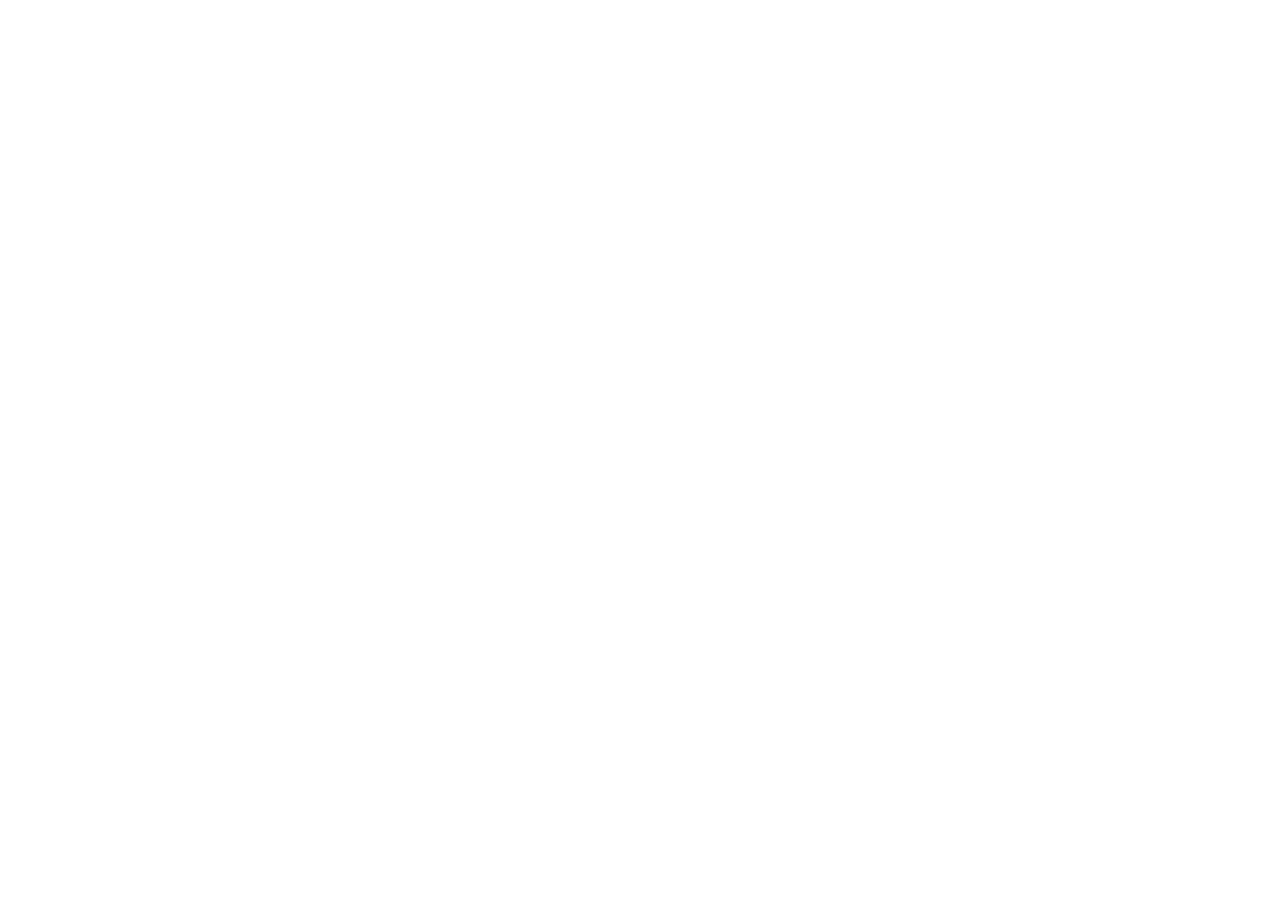
==== src/enigme.html @ fbbf6fd1 "I am beging the enigme page" ====
<!DOCTYPE html>
<html lang="en">
<head>
    <meta charset="UTF-8">
    <meta http-equiv="X-UA-Compatible" content="IE=edge">
    <meta name="viewport" content="width=device-width, initial-scale=1.0">
    
    <title>Enigme</title>
</head>
<body>
    
</body>
</html>
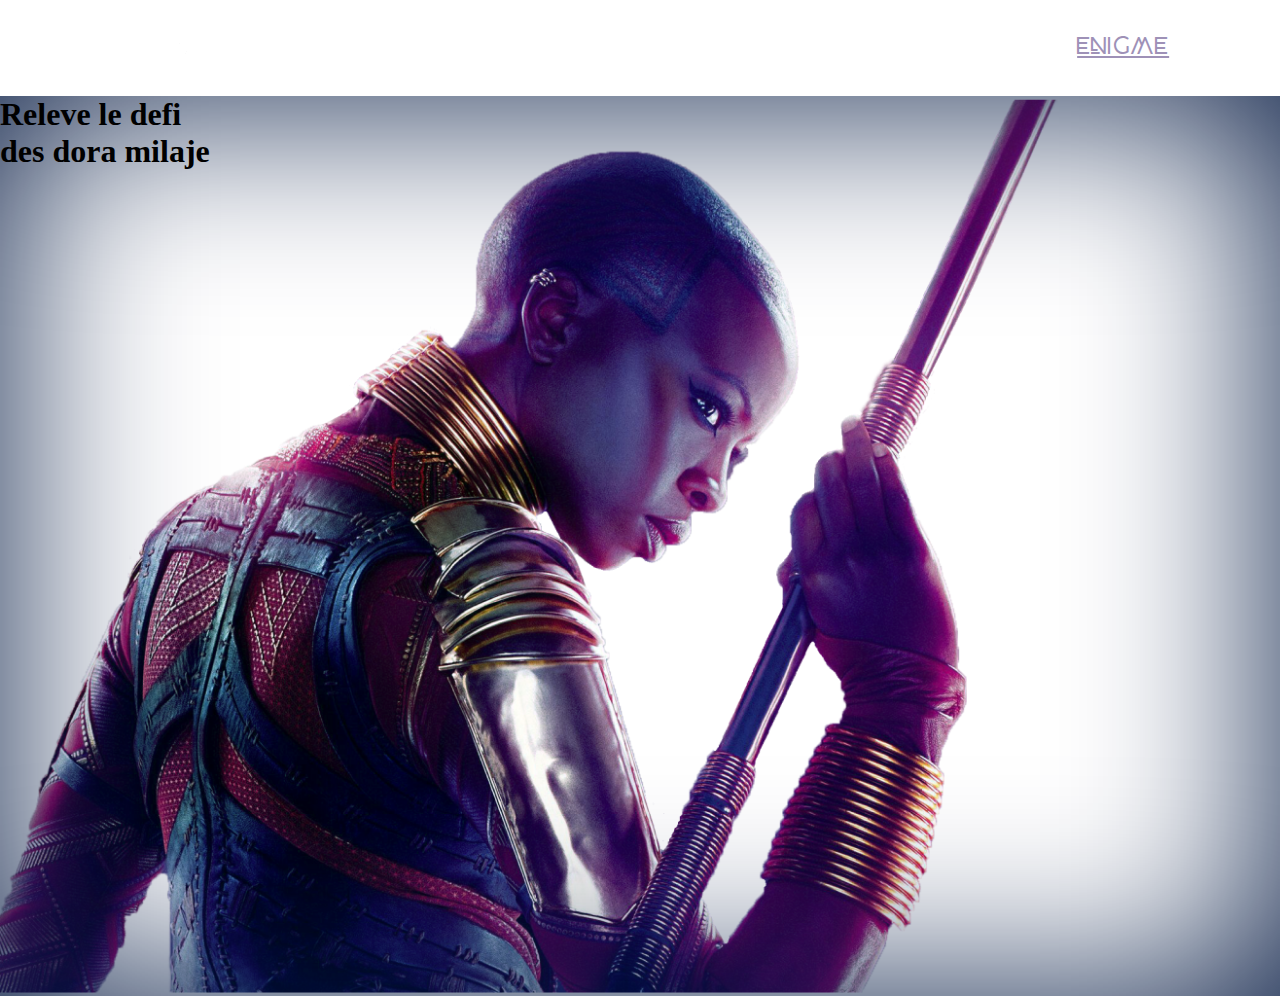
==== commit e2d1105a: "I working in the hero page" ====
--- a/src/enigme.html
+++ b/src/enigme.html
@@ -4,10 +4,33 @@
     <meta charset="UTF-8">
     <meta http-equiv="X-UA-Compatible" content="IE=edge">
     <meta name="viewport" content="width=device-width, initial-scale=1.0">
-    
+    <link rel="stylesheet" href="../Styles/enigme.css">
     <title>Enigme</title>
 </head>
 <body>
-    
+    <header>
+        <nav>
+            <div class="logos">
+                <img src="../IllustrationLogosEnigme/Logos/footer2.png" alt="logos">
+            </div>
+            <div class="liens">
+                <ul>
+                    <li><h2><a href="../index.html">Accueil</a></h2></li>
+                    <li><h2><a href="./wakanda.html">Wakanda</a></h2></li>
+                    <li><h2><a href="#">Enigme</a></h2></li>
+                </ul>
+            </div>
+        </nav>
+    </header>
+    <section class="head">
+        <section class="desc">
+            <article>
+                <h1>Releve le defi <br> des dora milaje</h1>
+            </article>
+            <section class="circle">
+
+            </section>
+        </section>
+    </section>
 </body>
 </html>--- a/Styles/enigme.css
+++ b/Styles/enigme.css
@@ -0,0 +1,105 @@
+@charset "UTF-8";
+@import url("https://fonts.googleapis.com/css2?family=Cantarell&display=swap");
+/*Les Codes couleurs*/
+/*Les Fonts*/
+/*l' ajout des fonts télécharger*/
+@font-face {
+  font-family: Panthera;
+  src: url(../IllustrationLogosEnigme/Fonts/PantheraRegular-MVZ9J.ttf);
+  font-weight: 400;
+}
+@font-face {
+  font-family: BEYNO;
+  src: url(../IllustrationLogosEnigme/Fonts/BEYNO.otf);
+  font-weight: 400;
+}
+@font-face {
+  font-family: Wakanda;
+  src: url(../IllustrationLogosEnigme/Fonts/WakandaForever-Regular.ttf);
+  font-weight: 400;
+}
+/*style base*/
+* {
+  box-sizing: border-box;
+  margin: 0;
+  padding: 0;
+}
+
+body {
+  background: url(../IllustrationLogosEnigme/Logos/arrière_plan.png) no-repeat center center/cover;
+}
+
+.head {
+  width: 100%;
+  height: 100vh;
+  box-shadow: inset 0 0 200px #021740;
+  background: url(../IllustrationLogosEnigme/Illustrations/Pantherenigme1.png) no-repeat left center/contain;
+}
+
+/*header styles*/
+header nav {
+  display: flex;
+  width: 100%;
+  height: 6rem;
+  justify-content: space-between;
+}
+
+header nav .logos {
+  width: 12%;
+  height: inherit;
+  margin: 0 140px;
+  display: flex;
+  place-items: center;
+}
+
+header nav .liens {
+  width: 30%;
+  height: inherit;
+  margin: 0 100px;
+}
+
+header nav .liens ul {
+  display: flex;
+  align-items: center;
+  justify-content: space-around;
+  list-style: none;
+  width: 100%;
+  height: inherit;
+}
+
+header nav .liens ul li:nth-child(3) h2 a {
+  text-decoration: underline;
+  color: #9E91B7;
+}
+
+header nav .liens ul li h2 {
+  font-family: BEYNO;
+  font-size: 24px;
+  font-weight: 400;
+}
+
+header nav .liens ul li h2 a {
+  text-decoration: none;
+  color: #FFFFFF;
+}
+
+@media screen and (max-width: 768px) {
+  header nav {
+    flex-direction: column;
+    height: 28rem;
+    justify-content: center;
+    align-items: center;
+  }
+  header nav .logos {
+    margin: 0;
+  }
+  header nav .liens {
+    margin: 0;
+  }
+  header nav .liens ul {
+    flex-direction: column;
+    height: 12rem;
+  }
+}
+
+/*# sourceMappingURL=enigme.css.map */
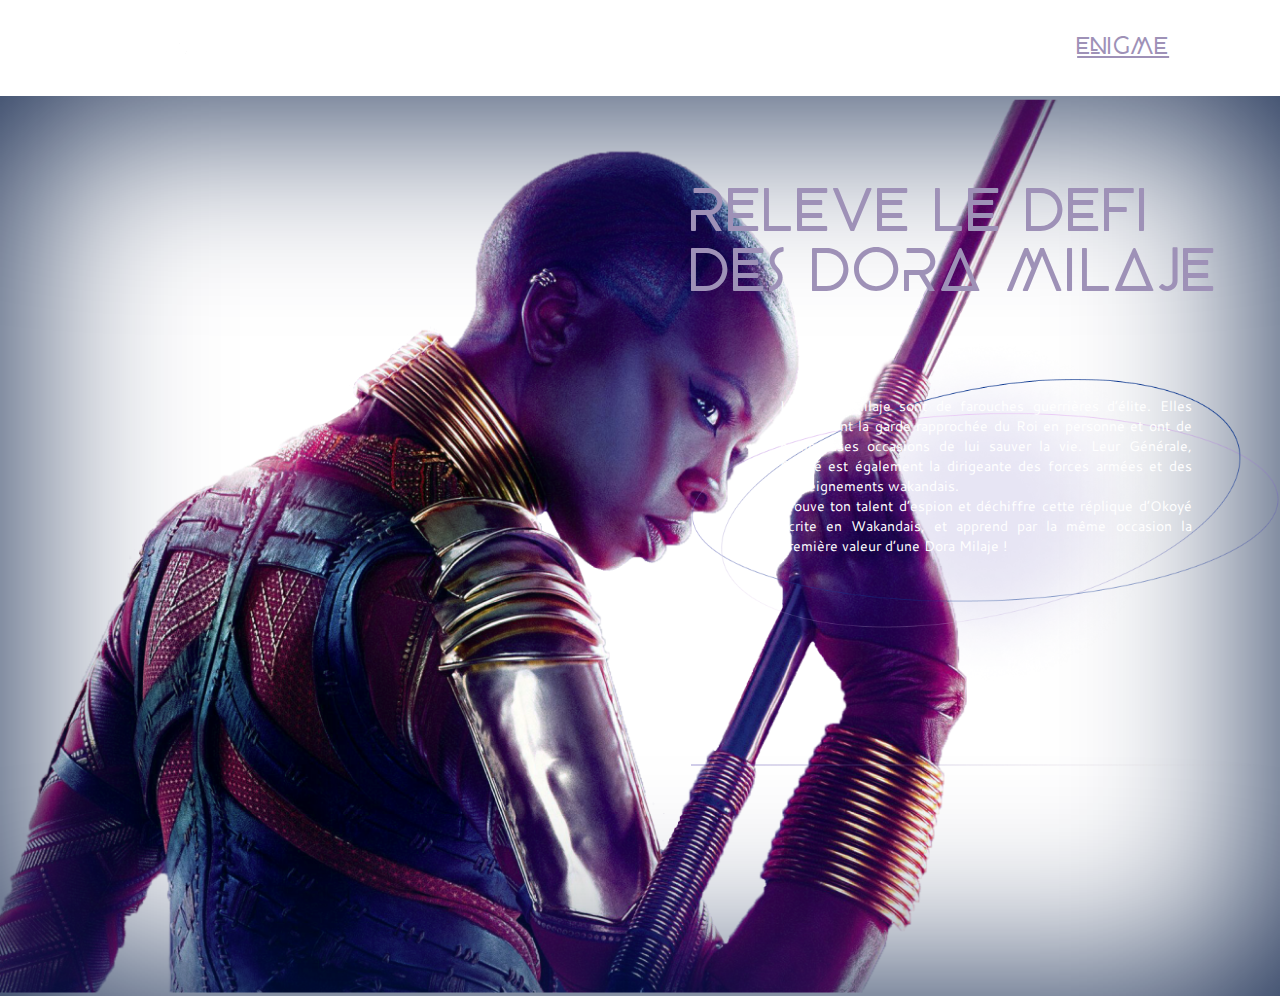
==== commit 504161ec: "I have done the hero page" ====
--- a/src/enigme.html
+++ b/src/enigme.html
@@ -22,15 +22,29 @@
             </div>
         </nav>
     </header>
-    <section class="head">
-        <section class="desc">
-            <article>
-                <h1>Releve le defi <br> des dora milaje</h1>
-            </article>
-            <section class="circle">
-
+    <main>
+        <section class="head">
+            <section class="desc">
+                <article>
+                    <h1>Releve le defi <br> des dora milaje</h1>
+                </article>
+                <section class="circle">
+                    <article>
+                        <p>
+                            Les Dora Milaje sont de farouches guerrières d’élite. Elles constituent la garde 
+                            rapprochée du Roi en personne et ont de nombreuses occasions de lui sauver la 
+                            vie. Leur Générale, Okoyé est également la dirigeante des forces armées et des 
+                            renseignements wakandais. 
+                        </p>
+                        <p>
+                            Prouve ton talent d’espion et déchiffre cette réplique d’Okoyé écrite en Wakandais, 
+                            et apprend par la même occasion la première valeur d’une Dora Milaje !
+                        </p>
+                    </article>
+                </section>
+                <section class="line-picture"></section>
             </section>
         </section>
-    </section>
+    </main>
 </body>
 </html>--- a/Styles/enigme.css
+++ b/Styles/enigme.css
@@ -27,13 +27,6 @@
 
 body {
   background: url(../IllustrationLogosEnigme/Logos/arrière_plan.png) no-repeat center center/cover;
-}
-
-.head {
-  width: 100%;
-  height: 100vh;
-  box-shadow: inset 0 0 200px #021740;
-  background: url(../IllustrationLogosEnigme/Illustrations/Pantherenigme1.png) no-repeat left center/contain;
 }
 
 /*header styles*/
@@ -83,6 +76,61 @@
   color: #FFFFFF;
 }
 
+main {
+  width: 100%;
+  background: url(../IllustrationLogosEnigme/Logos/arrière_plan.png) no-repeat center center/cover;
+}
+
+.head {
+  width: 100%;
+  height: 100vh;
+  display: flex;
+  justify-content: flex-end;
+  align-items: center;
+  box-shadow: inset 0 0 200px #021740;
+  background: url(../IllustrationLogosEnigme/Illustrations/Pantherenigme1.png) no-repeat left center/contain;
+}
+
+.head .desc {
+  width: 46%;
+  height: 80vh;
+}
+
+.head .desc article h1 {
+  font-family: BEYNO;
+  font-size: 60px;
+  font-weight: 400;
+  color: #9E91B7;
+}
+
+.head .desc .circle {
+  width: 100%;
+  height: 46vh;
+  display: grid;
+  align-items: center;
+  justify-items: center;
+  background: url(../IllustrationLogosEnigme/Illustrations/Pantherenigme2.png) no-repeat center center/contain;
+}
+
+.head .desc .circle article {
+  width: 70%;
+  height: 26vh;
+}
+
+.head .desc .circle article p {
+  font-family: "Cantarell", sans-serif;
+  font-size: 14px;
+  font-weight: 400;
+  color: #FFFFFF;
+  text-align: justify;
+}
+
+.head .desc .line-picture {
+  width: 100%;
+  height: 10vh;
+  background: url(../IllustrationLogosEnigme/Illustrations/Pantherenigme3.png) no-repeat center center/contain;
+}
+
 @media screen and (max-width: 768px) {
   header nav {
     flex-direction: column;
@@ -100,6 +148,29 @@
     flex-direction: column;
     height: 12rem;
   }
+  main {
+    height: 250vh;
+  }
+  .head {
+    justify-content: flex-end;
+    align-items: flex-start;
+    position: relative;
+  }
+  .head .desc {
+    width: 100%;
+    height: 90vh;
+    position: absolute;
+    top: 100%;
+    left: 0%;
+  }
+  .head .desc article h1 {
+    font-size: 24px;
+    margin: 1em;
+  }
+  .head .desc .circle article {
+    margin: 0;
+    width: 90%;
+  }
 }
 
 /*# sourceMappingURL=enigme.css.map */
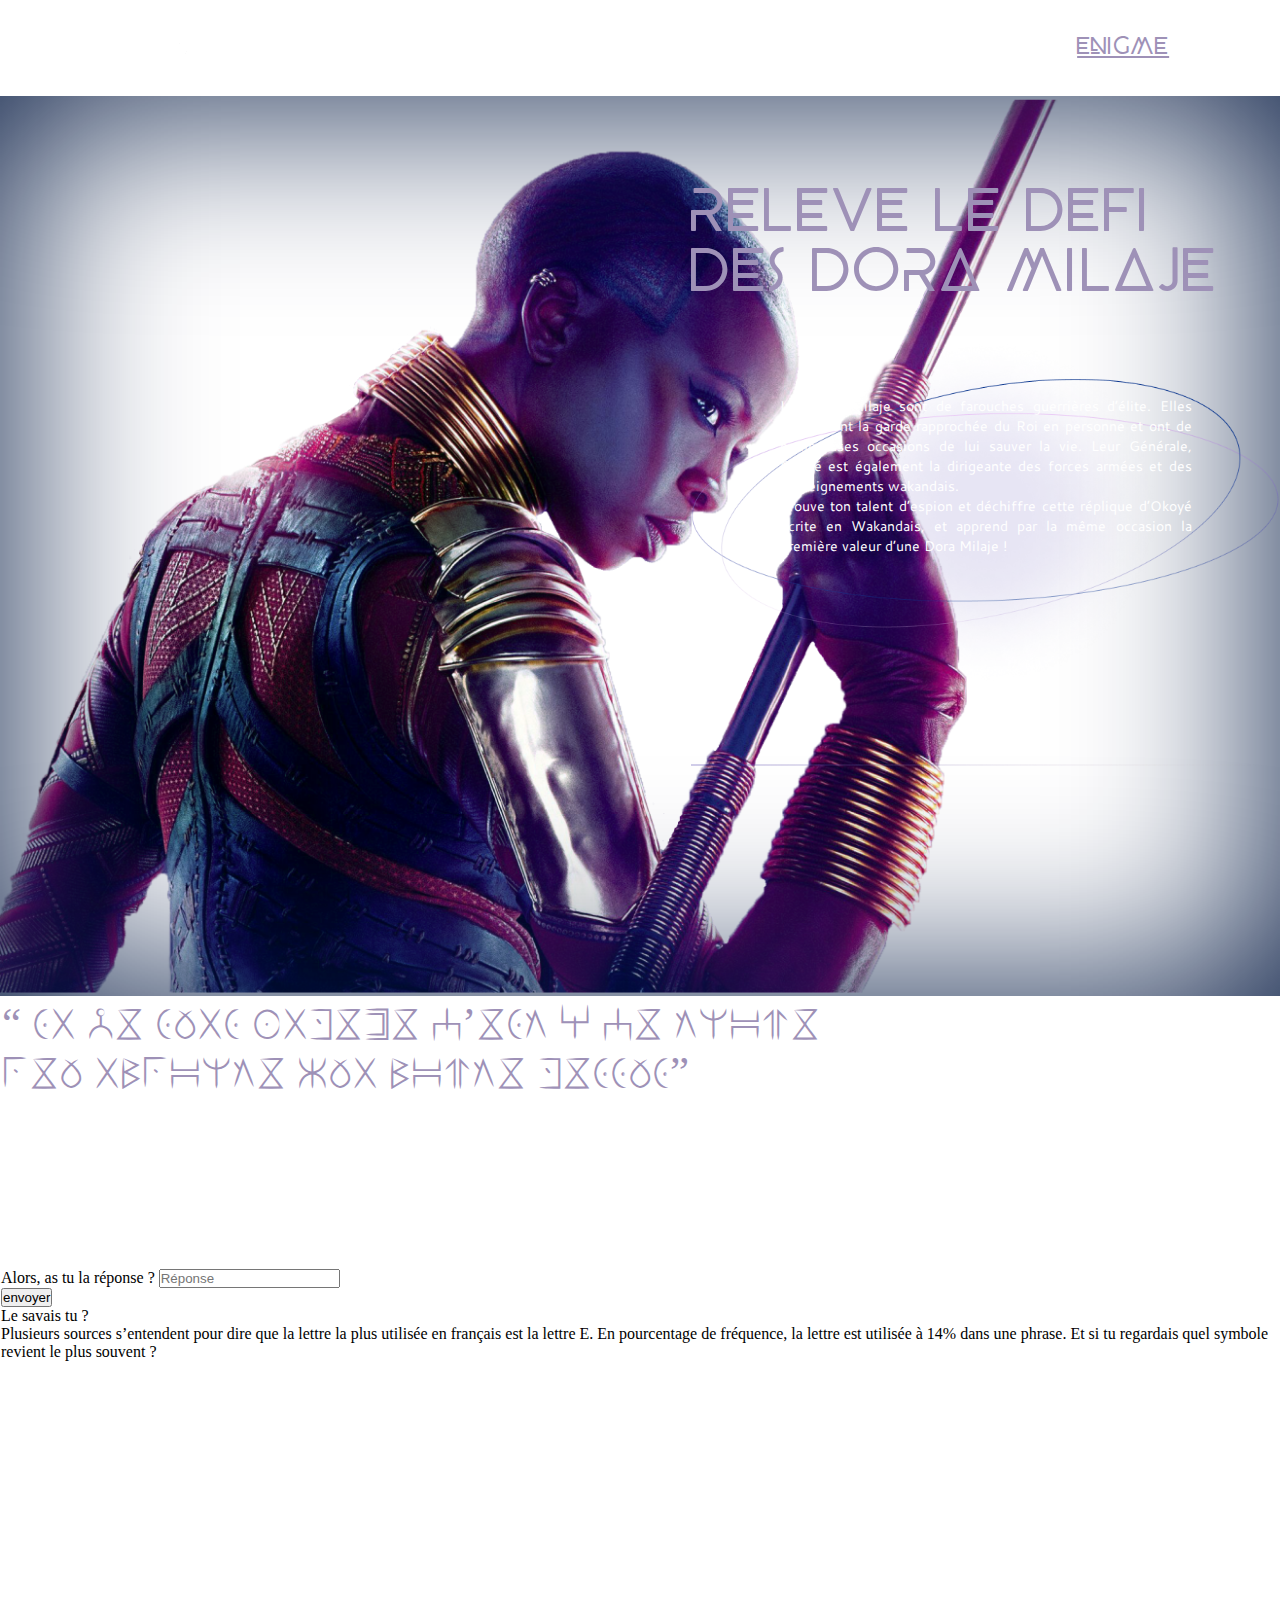
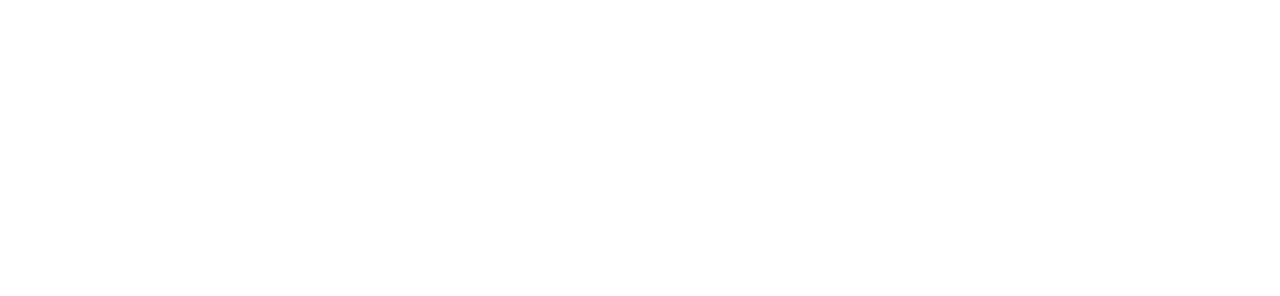
==== commit aef0484d: "Doing the article description" ====
--- a/src/enigme.html
+++ b/src/enigme.html
@@ -45,6 +45,38 @@
                 <section class="line-picture"></section>
             </section>
         </section>
+        <section class="more-desc">
+            <article class="first">
+                <h2>“ SI JE SUIS FIDELE C’EST A CE TRONE <br> PEU IMPORTE QUI MONTE DESSUS”</h2>
+            </article>
+            <article class="second">
+                <p>
+                    Voici la transicription de l’alphabet :
+                </p>
+                <p> 
+                    A = <span> A </span>; B = <span> b </span>; C = <span> c </span>; D = <span> d </span>; E = <span> e </span>; F = <span> f </span>; G = <span> g </span>; H = <span> h </span>; I = <span> i </span>; J = <span> j </span>; <br> K = <span> k </span>; L = <span> l </span>; M = <span> m </span>; N = <span> n </span>; O = <span> o </span>; P = <span> p </span>; Q = <span> q </span>; R = <span> r </span>; S = <span> s </span>; T = <span> t </span>; <br> U = <span> u </span>; W = <span> w </span>; X = <span> x </span>; Y = <span> y </span>; Z = <span> z </span> 
+                </p>
+            </article>
+            <form action="">
+                <div>
+                    <label for="respond">Alors, as tu la réponse ?</label>
+                    <input type="text" id="respond" placeholder="Réponse">
+                </div>
+                <div class="bouton">
+                    <button type="submit">envoyer</button>
+                </div>
+            </form>
+            <section class="circle-pic">
+                <article>
+                    <p>Le savais tu ? </p>
+                    <p>
+                        Plusieurs sources s’entendent pour dire que la lettre la plus utilisée en français est 
+                        la lettre E. En pourcentage de fréquence, la lettre est utilisée à 14% dans une 
+                        phrase. Et si tu regardais quel symbole revient le plus souvent ? 
+                    </p>
+                </article>
+            </section>
+        </section>
     </main>
 </body>
 </html>--- a/Styles/enigme.css
+++ b/Styles/enigme.css
@@ -131,6 +131,38 @@
   background: url(../IllustrationLogosEnigme/Illustrations/Pantherenigme3.png) no-repeat center center/contain;
 }
 
+.more-desc {
+  width: 100%;
+  height: 100vh;
+  border: 1px solid #FFFFFF;
+  position: relative;
+}
+
+.more-desc .first {
+  border: 1px solid #FFFFFF;
+  width: 100%;
+  height: 20vh;
+}
+
+.more-desc .first h2 {
+  font-family: Wakanda;
+  font-size: 43px;
+  color: #9E91B7;
+  font-weight: 400;
+}
+
+.more-desc .second p {
+  font-family: "Cantarell", sans-serif;
+  font-size: 16px;
+  color: #FFFFFF;
+  font-weight: 400;
+}
+
+.more-desc .second p span {
+  font-family: Wakanda;
+  text-transform: uppercase;
+}
+
 @media screen and (max-width: 768px) {
   header nav {
     flex-direction: column;
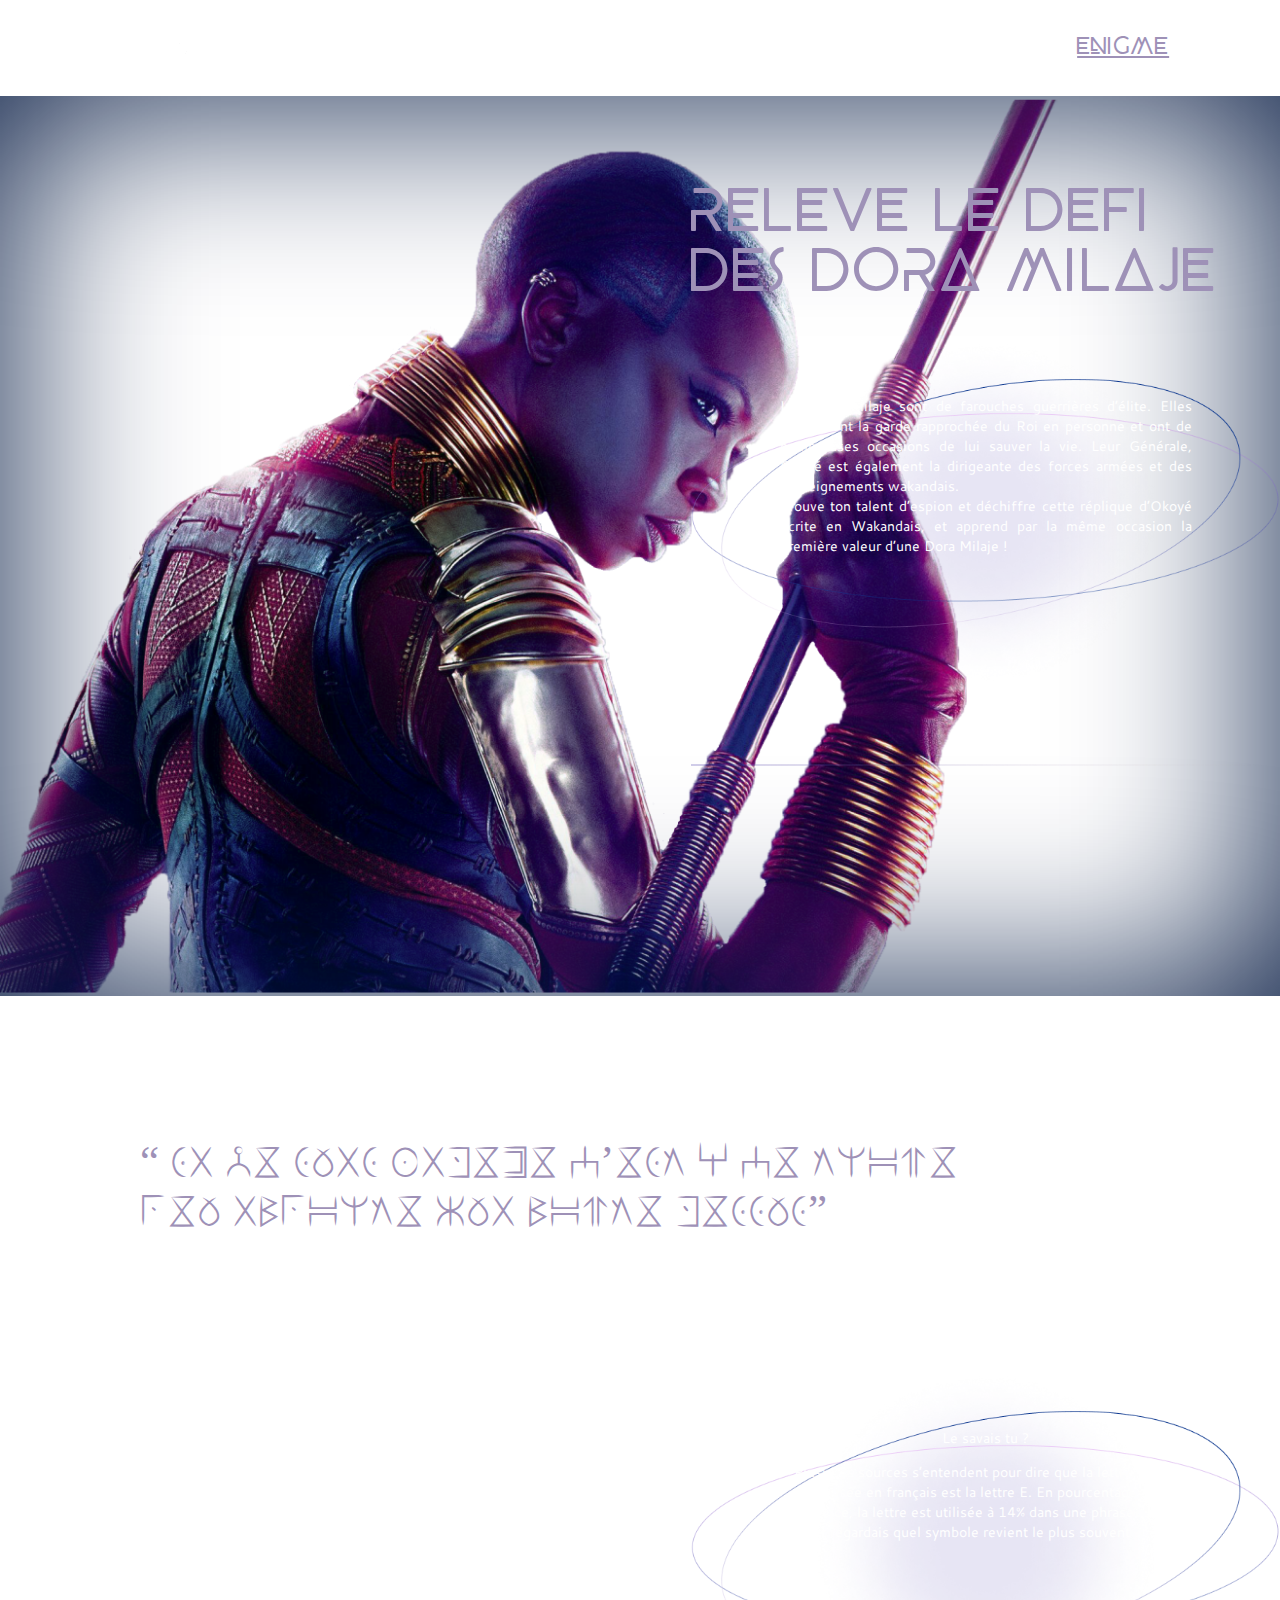
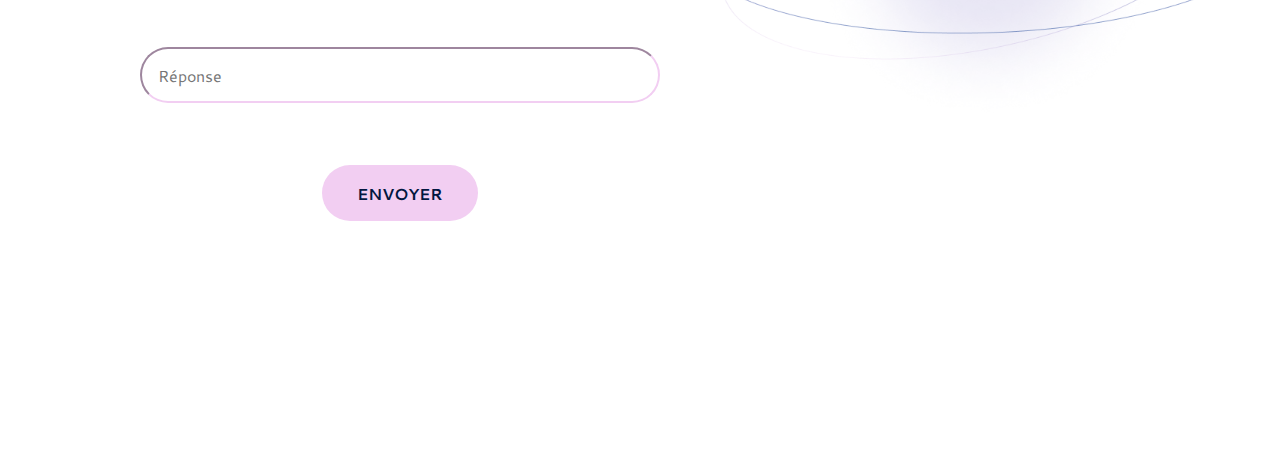
==== commit f6dd4758: "I have done the description" ====
--- a/src/enigme.html
+++ b/src/enigme.html
@@ -1,5 +1,5 @@
 <!DOCTYPE html>
-<html lang="en">
+<html lang="fr">
 <head>
     <meta charset="UTF-8">
     <meta http-equiv="X-UA-Compatible" content="IE=edge">
@@ -50,10 +50,10 @@
                 <h2>“ SI JE SUIS FIDELE C’EST A CE TRONE <br> PEU IMPORTE QUI MONTE DESSUS”</h2>
             </article>
             <article class="second">
-                <p>
+                <p class="para-first">
                     Voici la transicription de l’alphabet :
                 </p>
-                <p> 
+                <p class="para-second"> 
                     A = <span> A </span>; B = <span> b </span>; C = <span> c </span>; D = <span> d </span>; E = <span> e </span>; F = <span> f </span>; G = <span> g </span>; H = <span> h </span>; I = <span> i </span>; J = <span> j </span>; <br> K = <span> k </span>; L = <span> l </span>; M = <span> m </span>; N = <span> n </span>; O = <span> o </span>; P = <span> p </span>; Q = <span> q </span>; R = <span> r </span>; S = <span> s </span>; T = <span> t </span>; <br> U = <span> u </span>; W = <span> w </span>; X = <span> x </span>; Y = <span> y </span>; Z = <span> z </span> 
                 </p>
             </article>
@@ -69,7 +69,7 @@
             <section class="circle-pic">
                 <article>
                     <p>Le savais tu ? </p>
-                    <p>
+                    <p class="two">
                         Plusieurs sources s’entendent pour dire que la lettre la plus utilisée en français est 
                         la lettre E. En pourcentage de fréquence, la lettre est utilisée à 14% dans une 
                         phrase. Et si tu regardais quel symbole revient le plus souvent ? 
--- a/Styles/enigme.css
+++ b/Styles/enigme.css
@@ -133,15 +133,16 @@
 
 .more-desc {
   width: 100%;
-  height: 100vh;
-  border: 1px solid #FFFFFF;
+  height: 120vh;
   position: relative;
+  display: grid;
+  align-content: center;
 }
 
 .more-desc .first {
-  border: 1px solid #FFFFFF;
   width: 100%;
   height: 20vh;
+  padding-left: 140px;
 }
 
 .more-desc .first h2 {
@@ -151,6 +152,13 @@
   font-weight: 400;
 }
 
+.more-desc .second {
+  margin: 2.5em 0;
+  padding-left: 140px;
+  width: 100%;
+  height: 20vh;
+}
+
 .more-desc .second p {
   font-family: "Cantarell", sans-serif;
   font-size: 16px;
@@ -158,9 +166,99 @@
   font-weight: 400;
 }
 
-.more-desc .second p span {
+.more-desc .second p.para-second {
+  margin: 1.5em 0;
+}
+
+.more-desc .second p.para-second span {
   font-family: Wakanda;
   text-transform: uppercase;
+}
+
+.more-desc form {
+  width: 100%;
+  height: 40vh;
+  padding-left: 140px;
+}
+
+.more-desc form div {
+  width: 520px;
+  display: flex;
+  flex-direction: column;
+}
+
+.more-desc form div label {
+  font-family: "Cantarell", sans-serif;
+  font-size: 16px;
+  color: #FFFFFF;
+  font-weight: 400;
+  margin: 1.5em 0;
+}
+
+.more-desc form div input[type=text] {
+  width: 100%;
+  height: 56px;
+  border-radius: 38px;
+  background-color: transparent;
+  font-family: "Cantarell", sans-serif;
+  font-size: 16px;
+  color: #F2CEF2;
+  font-weight: 400;
+  text-indent: 1em;
+  border-color: #F2CEF2;
+  outline: none;
+}
+
+.more-desc form .bouton {
+  width: 520px;
+  height: 20vh;
+  display: flex;
+  align-items: center;
+  justify-content: center;
+}
+
+.more-desc form .bouton button {
+  width: 30%;
+  height: 56px;
+  border-radius: 38px;
+  border: none;
+  outline: none;
+  background-color: #F2CEF2;
+  color: #021740;
+  font-family: "Cantarell", sans-serif;
+  font-size: 16px;
+  font-weight: 600;
+  text-transform: uppercase;
+  cursor: pointer;
+}
+
+.more-desc .circle-pic {
+  width: 46%;
+  height: 50vh;
+  position: absolute;
+  top: 30%;
+  right: 0%;
+  display: grid;
+  align-items: center;
+  justify-items: center;
+  background: url(../IllustrationLogosEnigme/Illustrations/Pantherenigme2.png) no-repeat center center/contain;
+}
+
+.more-desc .circle-pic article {
+  width: 70%;
+  height: 26vh;
+}
+
+.more-desc .circle-pic article p {
+  font-family: "Cantarell", sans-serif;
+  font-size: 14px;
+  font-weight: 400;
+  color: #FFFFFF;
+  text-align: center;
+}
+
+.more-desc .circle-pic article .two {
+  margin: 1em 0;
 }
 
 @media screen and (max-width: 768px) {
@@ -181,7 +279,7 @@
     height: 12rem;
   }
   main {
-    height: 250vh;
+    height: 450vh;
   }
   .head {
     justify-content: flex-end;
@@ -203,6 +301,47 @@
     margin: 0;
     width: 90%;
   }
+  .more-desc {
+    width: 100%;
+    height: 300vh;
+  }
+  .more-desc .first {
+    padding: 1em;
+  }
+  .more-desc .first h2 {
+    font-size: 24px;
+  }
+  .more-desc form div {
+    width: 100%;
+  }
+  .more-desc form div label {
+    font-size: 14px;
+  }
+  .more-desc form div input[type=text] {
+    font-size: 14px;
+  }
+  .more-desc form .bouton {
+    width: 100%;
+  }
+  .more-desc form .bouton button {
+    font-size: 14px;
+  }
+  .more-desc .second {
+    padding: 1em;
+    height: 30vh;
+  }
+  .more-desc form {
+    padding: 1em;
+  }
+  .more-desc .circle-pic {
+    position: relative;
+  }
+  .more-desc .second p {
+    font-size: 14px;
+  }
+  .more-desc .circle-pic {
+    width: 100%;
+  }
 }
 
 /*# sourceMappingURL=enigme.css.map */
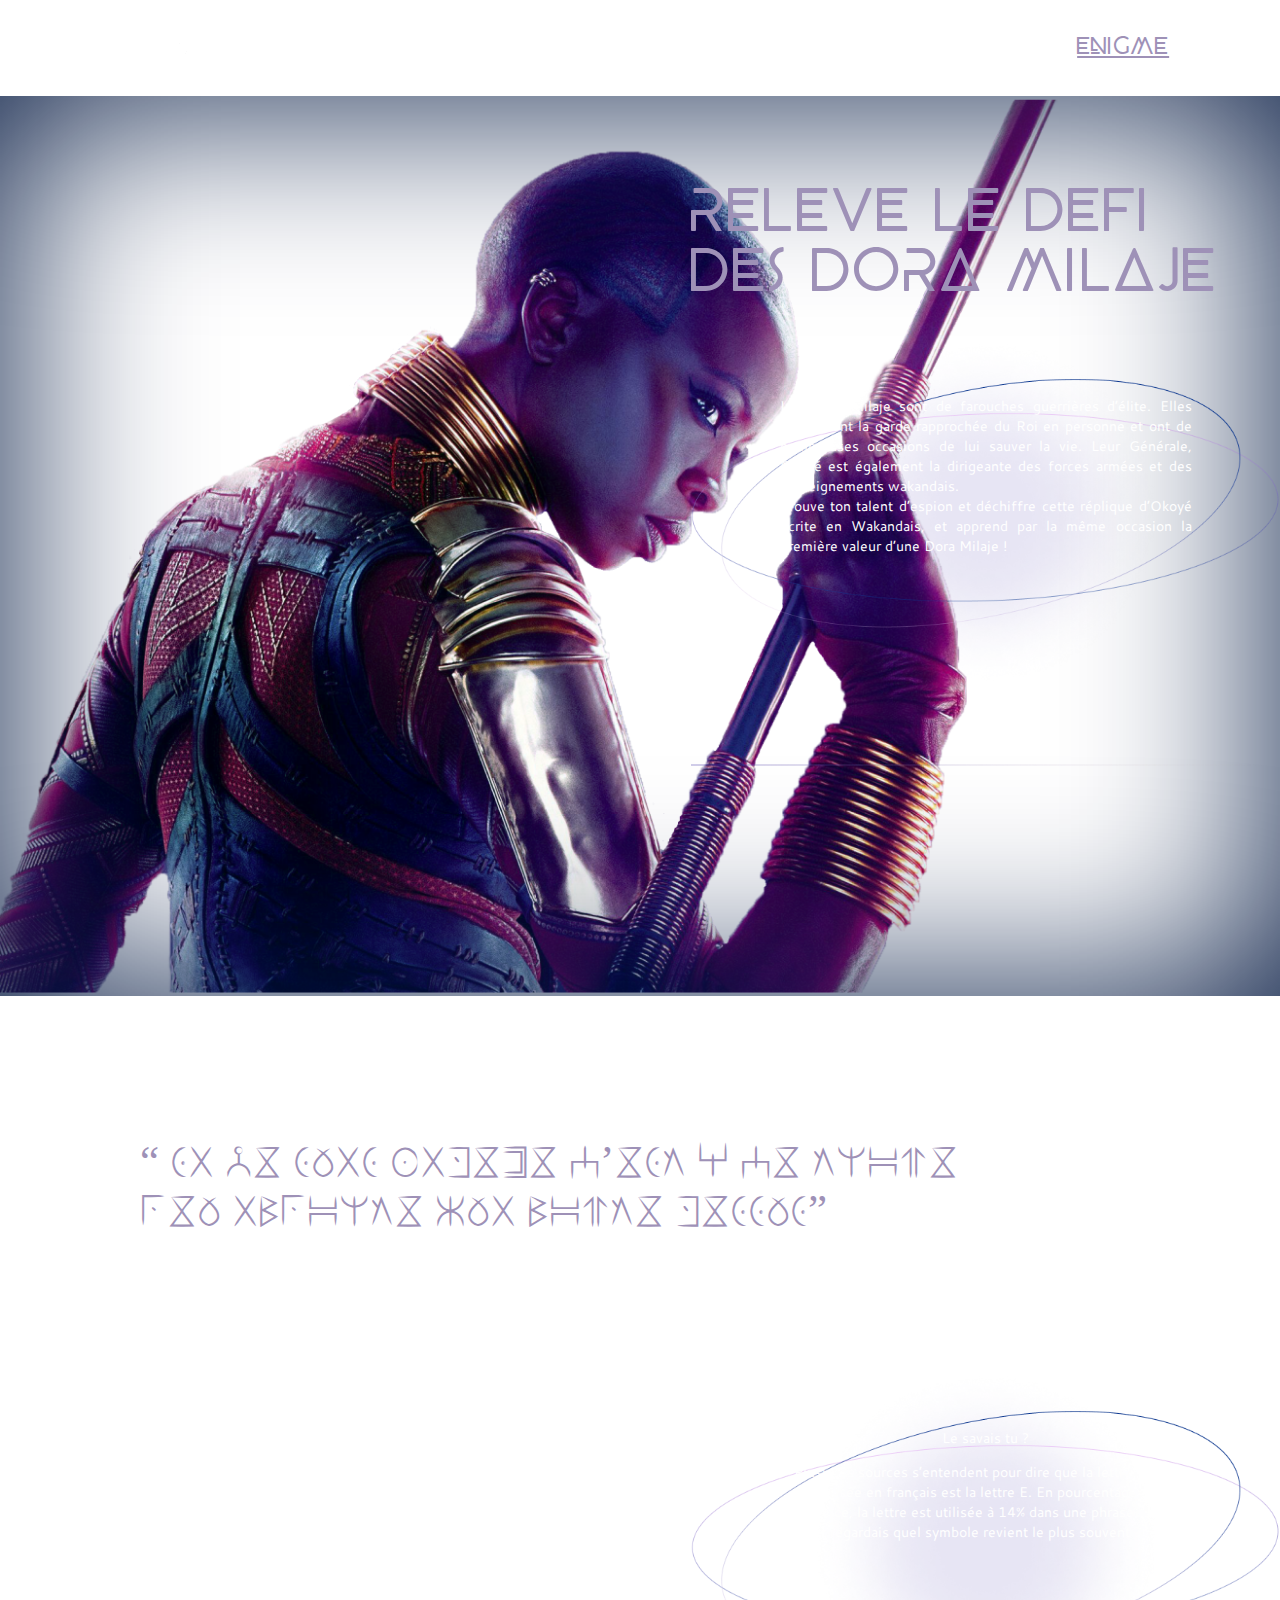
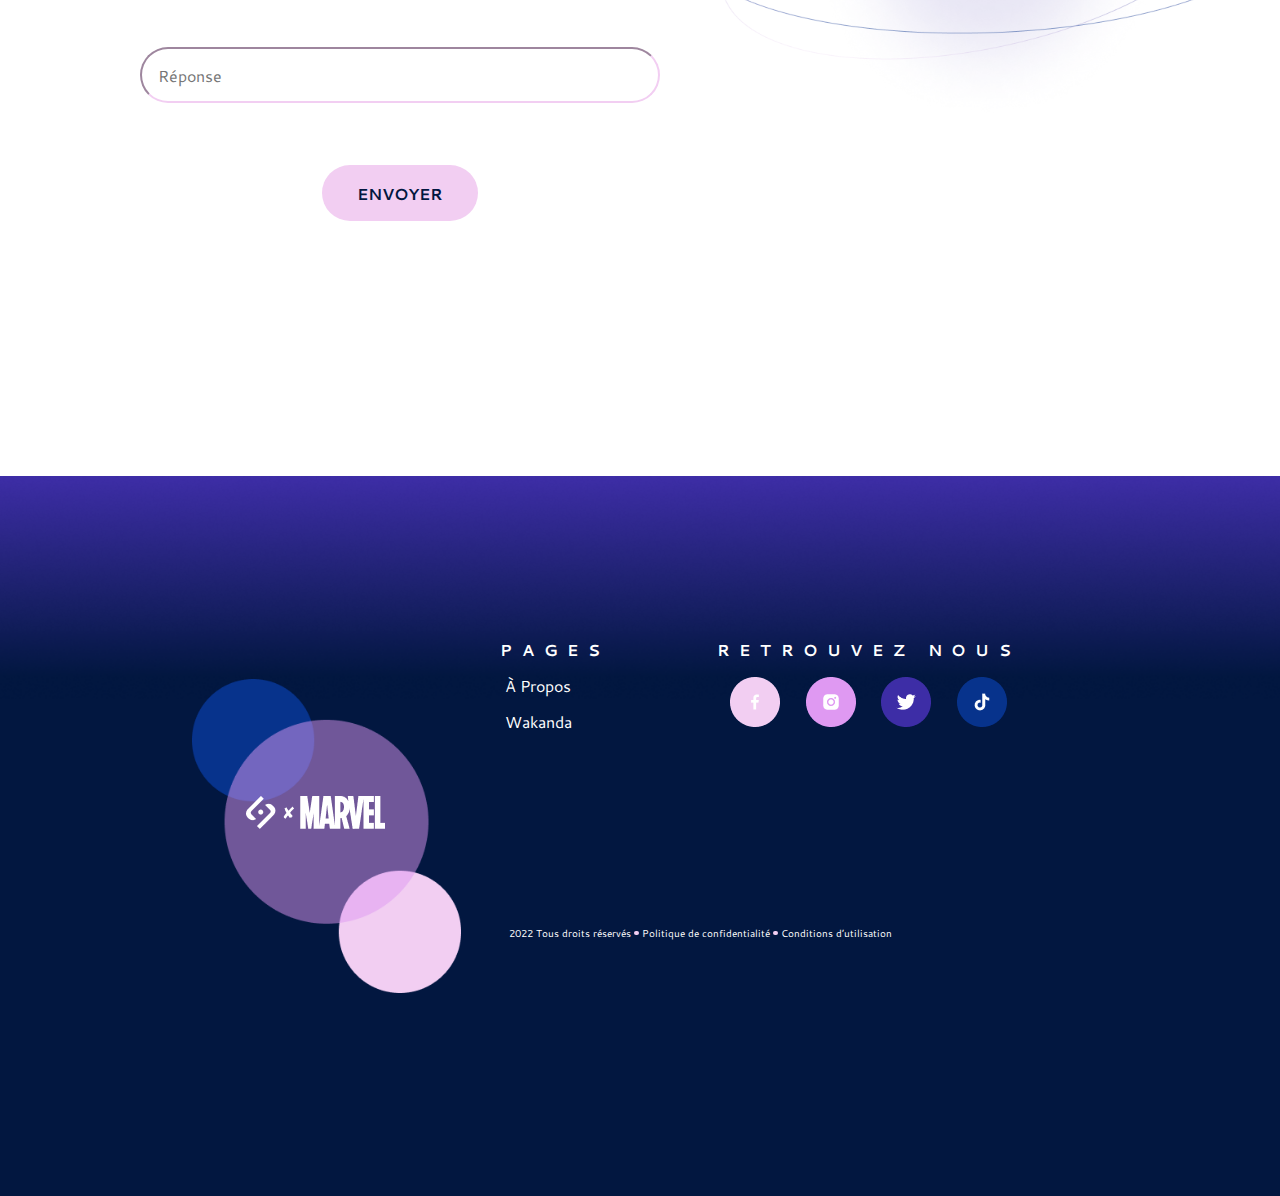
==== commit 9db647ec: "I have done the footer in enigme page" ====
--- a/src/enigme.html
+++ b/src/enigme.html
@@ -78,5 +78,35 @@
             </section>
         </section>
     </main>
+    <footer>
+        <div class="contenus-footer">
+            <section class="contenus-cercle">
+                <img src="../IllustrationLogosEnigme/Logos/footer2.png" alt="logo">
+            </section>
+            <section class="desc-footer">
+                <div class="first">
+                    <article>
+                        <h2>PAGES</h2>
+                        <ul>
+                            <li><p><a href="#">à propos</a></p></li>
+                            <li><p><a href="#">Wakanda</a></p></li>
+                        </ul>
+                    </article>
+                    <section class="cont-icons">
+                        <h2>RETROUVEZ NOUS</h2>
+                        <div>
+                            <img src="../IllustrationLogosEnigme/Logos/footer3.png" alt="footer3">
+                            <img src="../IllustrationLogosEnigme/Logos/footer4.png" alt="footer4">
+                            <img src="../IllustrationLogosEnigme/Logos/footer5.png" alt="footer5">
+                            <img src="../IllustrationLogosEnigme/Logos/footer6.png" alt="footer6">
+                        </div>
+                    </section>
+                </div>
+                <div class="seconds">
+                    <p id="one">2022 Tous droits réservés </p><div></div><p> Politique de confidentialité </p><div></div><p> Conditions d’utilisation</p>
+                </div>
+            </section>
+        </div>
+    </footer>
 </body>
 </html>--- a/Styles/enigme.css
+++ b/Styles/enigme.css
@@ -261,6 +261,123 @@
   margin: 1em 0;
 }
 
+/*footer*/
+footer {
+  width: 100%;
+  height: 80vh;
+  display: flex;
+  justify-content: center;
+  align-items: center;
+  background: url(../IllustrationLogosEnigme/Logos/back_footer.png) no-repeat center center/cover;
+}
+
+footer .contenus-footer {
+  width: 70%;
+  height: 70vh;
+  display: flex;
+  align-items: center;
+}
+
+footer .contenus-footer .contenus-cercle {
+  width: 30%;
+  height: 44vh;
+  position: relative;
+  background: url(../IllustrationLogosEnigme/Logos/footer1.png) no-repeat center center/contain;
+}
+
+footer .contenus-footer .contenus-cercle img {
+  position: absolute;
+  top: 40%;
+  left: 20%;
+}
+
+footer .contenus-footer .desc-footer {
+  width: 70%;
+  height: 44vh;
+}
+
+footer .contenus-footer .desc-footer .first {
+  display: grid;
+  grid-template-columns: 30% 70%;
+  height: 32vh;
+}
+
+footer .contenus-footer .desc-footer .first article {
+  display: flex;
+  flex-direction: column;
+  align-items: center;
+}
+
+footer .contenus-footer .desc-footer .first article h2 {
+  color: #FFFFFF;
+  font-family: "Cantarell", sans-serif;
+  font-size: 16px;
+  letter-spacing: 0.6em;
+}
+
+footer .contenus-footer .desc-footer .first article ul {
+  list-style-type: none;
+  margin-right: 2em;
+}
+
+footer .contenus-footer .desc-footer .first article ul li {
+  margin: 0.8em 0;
+}
+
+footer .contenus-footer .desc-footer .first article ul li p {
+  font-size: 16px;
+  font-family: "Cantarell", sans-serif;
+  text-transform: capitalize;
+}
+
+footer .contenus-footer .desc-footer .first article ul li p a {
+  color: #FFFFFF;
+  text-decoration: none;
+}
+
+footer .contenus-footer .desc-footer .first .cont-icons h2 {
+  text-align: center;
+  color: #FFFFFF;
+  font-family: "Cantarell", sans-serif;
+  font-size: 16px;
+  letter-spacing: 0.6em;
+}
+
+footer .contenus-footer .desc-footer .first .cont-icons div {
+  margin-top: 1em;
+  width: 100%;
+  display: flex;
+  justify-content: center;
+}
+
+footer .contenus-footer .desc-footer .first .cont-icons div img {
+  margin: 0 0.8em;
+}
+
+footer .contenus-footer .desc-footer .seconds {
+  display: flex;
+  align-items: center;
+}
+
+footer .contenus-footer .desc-footer .seconds p {
+  color: #FFFFFF;
+  font-family: "Cantarell", sans-serif;
+  font-weight: 400;
+  font-size: 10px;
+}
+
+footer .contenus-footer .desc-footer .seconds #one {
+  margin-left: 4.8em;
+}
+
+footer .contenus-footer .desc-footer .seconds div {
+  width: 0.3em;
+  height: 0.3em;
+  background-color: #F2CEF2;
+  margin: 0 0.2em;
+  border-radius: 50px;
+}
+
 @media screen and (max-width: 768px) {
   header nav {
     flex-direction: column;
@@ -342,6 +459,44 @@
   .more-desc .circle-pic {
     width: 100%;
   }
+  footer .contenus-footer {
+    width: 80%;
+    flex-direction: column;
+  }
+  footer .contenus-footer .desc-footer {
+    width: 100%;
+  }
+  footer .contenus-footer .desc-footer .first {
+    display: flex;
+    flex-direction: column;
+  }
+  footer .contenus-footer .desc-footer .first article h2 {
+    font-size: 14px;
+  }
+  footer .contenus-footer .desc-footer .first article ul {
+    margin: 0;
+  }
+  footer .contenus-footer .desc-footer .first article ul li p {
+    font-size: 14px;
+  }
+  footer .contenus-footer .desc-footer .first .cont-icons h2 {
+    font-size: 14px;
+  }
+  footer .contenus-footer .desc-footer .first .cont-icons div img {
+    width: 2.5em;
+    height: 2.5em;
+    margin: 0 0.4em;
+  }
+  footer .contenus-footer .desc-footer .seconds {
+    height: 10vh;
+    width: 100%;
+    display: flex;
+    justify-content: center;
+    align-items: center;
+  }
+  footer .contenus-footer .desc-footer .seconds #one {
+    margin: 0 2em;
+  }
 }
 
 /*# sourceMappingURL=enigme.css.map */
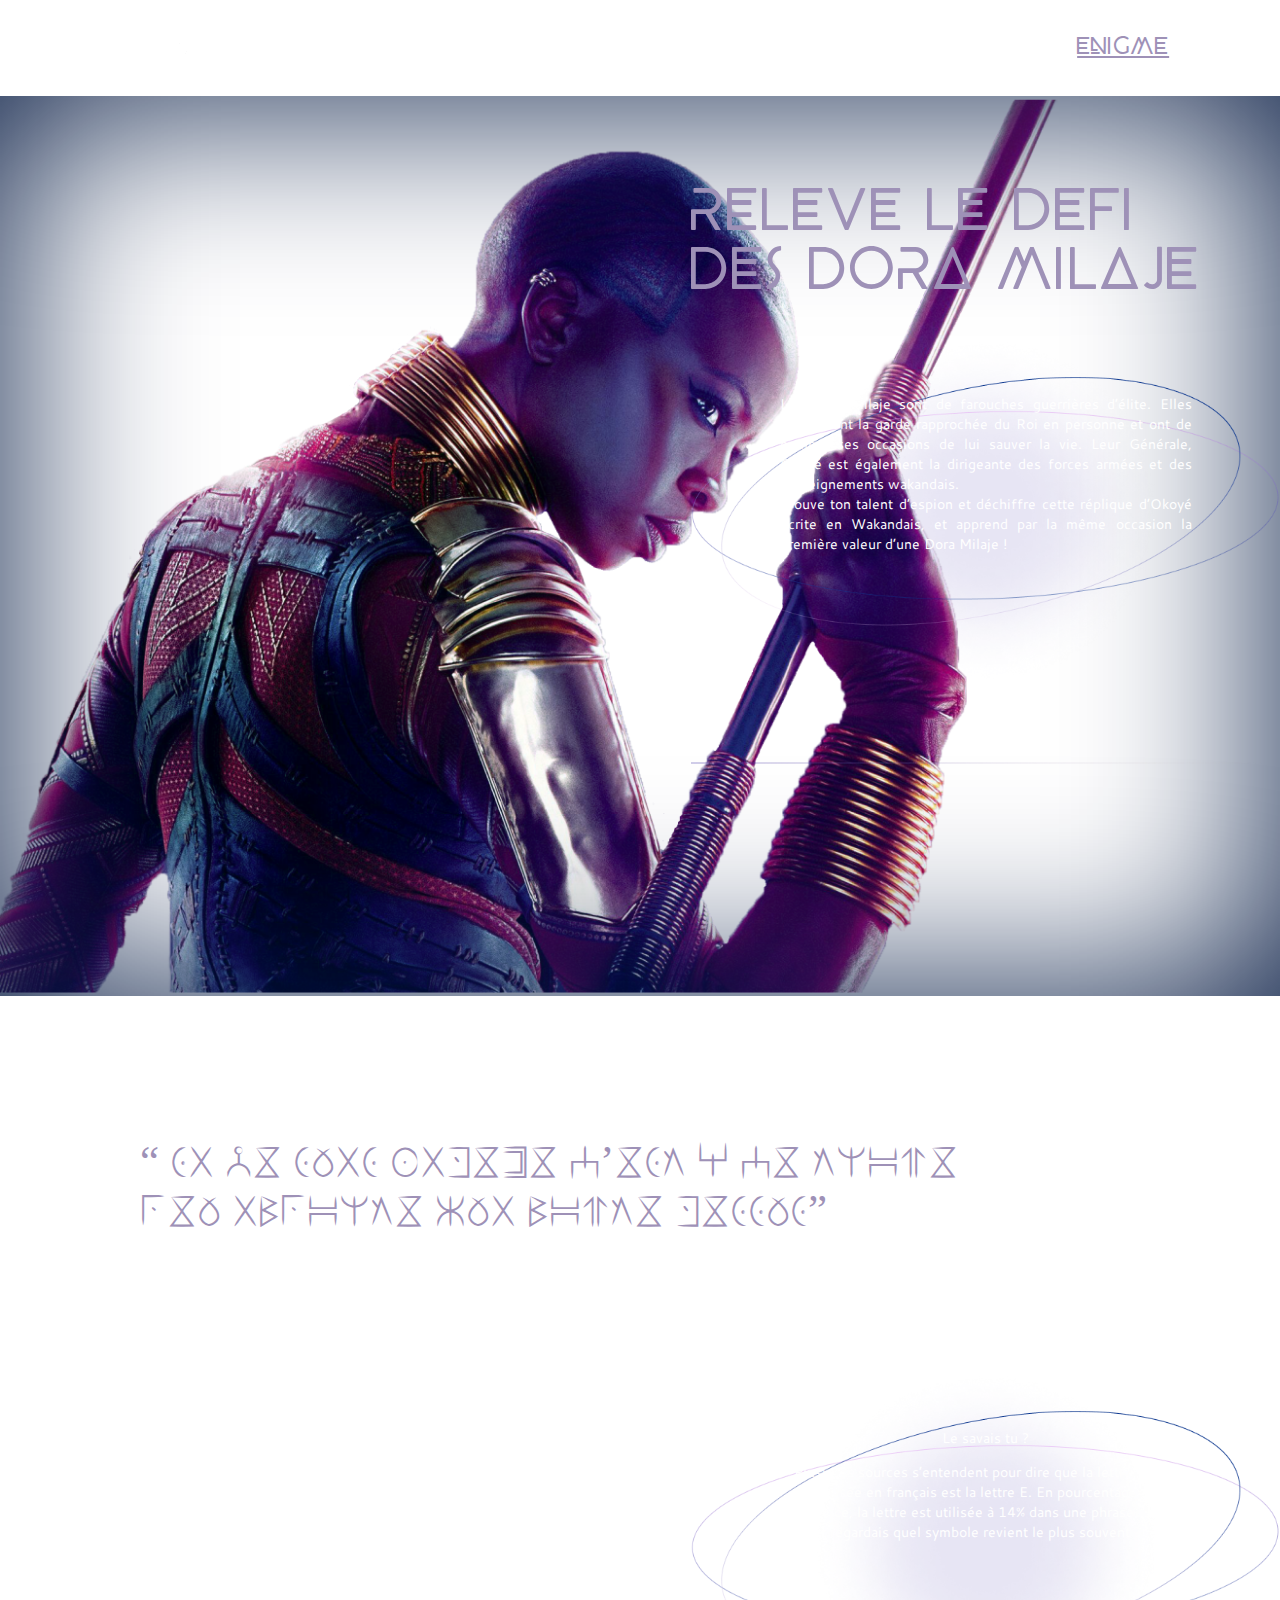
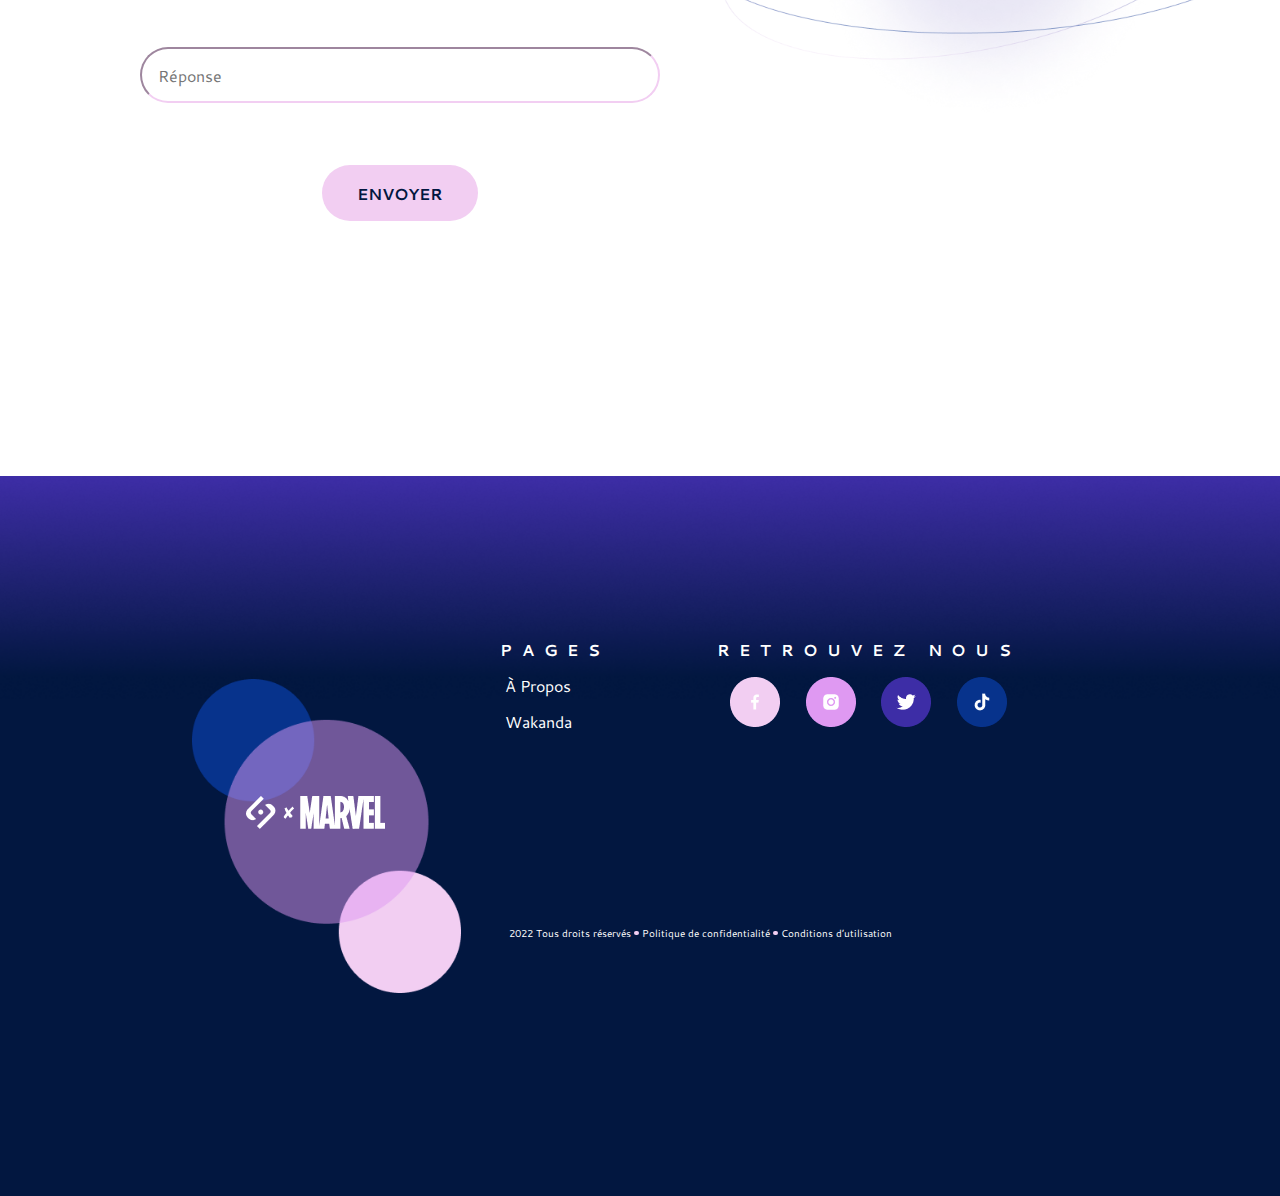
==== commit 926fdd05: "I have done the animation of enigme page" ====
--- a/src/enigme.html
+++ b/src/enigme.html
@@ -25,7 +25,7 @@
     <main>
         <section class="head">
             <section class="desc">
-                <article>
+                <article class="super-desc">
                     <h1>Releve le defi <br> des dora milaje</h1>
                 </article>
                 <section class="circle">
@@ -95,10 +95,18 @@
                     <section class="cont-icons">
                         <h2>RETROUVEZ NOUS</h2>
                         <div>
-                            <img src="../IllustrationLogosEnigme/Logos/footer3.png" alt="footer3">
-                            <img src="../IllustrationLogosEnigme/Logos/footer4.png" alt="footer4">
-                            <img src="../IllustrationLogosEnigme/Logos/footer5.png" alt="footer5">
-                            <img src="../IllustrationLogosEnigme/Logos/footer6.png" alt="footer6">
+                            <a href="http://www.marvel-cineverse.fr/pages/mcu/encyclopedie/personnages/black-panther.html">
+                                <img src="../IllustrationLogosEnigme/Logos/footer3.png" alt="footer3">
+                            </a>
+                            <a href="http://www.marvel-cineverse.fr/pages/mcu/encyclopedie/personnages/black-panther.html">
+                                <img src="../IllustrationLogosEnigme/Logos/footer4.png" alt="footer4">
+                            </a>
+                            <a href="http://www.marvel-cineverse.fr/pages/mcu/encyclopedie/personnages/black-panther.html">
+                                <img src="../IllustrationLogosEnigme/Logos/footer5.png" alt="footer5">
+                            </a>
+                            <a href="http://www.marvel-cineverse.fr/pages/mcu/encyclopedie/personnages/black-panther.html">
+                                <img src="../IllustrationLogosEnigme/Logos/footer6.png" alt="footer6">
+                            </a>
                         </div>
                     </section>
                 </div>
--- a/Styles/enigme.css
+++ b/Styles/enigme.css
@@ -25,6 +25,10 @@
   padding: 0;
 }
 
+html {
+  scroll-behavior: smooth;
+}
+
 body {
   background: url(../IllustrationLogosEnigme/Logos/arrière_plan.png) no-repeat center center/cover;
 }
@@ -43,6 +47,10 @@
   margin: 0 140px;
   display: flex;
   place-items: center;
+  cursor: pointer;
+}
+header nav .logos:hover {
+  filter: blur(1px);
 }
 
 header nav .liens {
@@ -76,6 +84,10 @@
   color: #FFFFFF;
 }
 
+header nav .liens ul li h2 a:hover {
+  text-decoration: underline;
+}
+
 main {
   width: 100%;
   background: url(../IllustrationLogosEnigme/Logos/arrière_plan.png) no-repeat center center/cover;
@@ -98,7 +110,7 @@
 
 .head .desc article h1 {
   font-family: BEYNO;
-  font-size: 60px;
+  font-size: 58px;
   font-weight: 400;
   color: #9E91B7;
 }
@@ -140,9 +152,14 @@
 }
 
 .more-desc .first {
-  width: 100%;
+  width: 80%;
   height: 20vh;
+  transition: all 0.3s ease-in-out;
   padding-left: 140px;
+}
+.more-desc .first:hover {
+  cursor: pointer;
+  transform: scale(1.1);
 }
 
 .more-desc .first h2 {
@@ -282,7 +299,11 @@
   width: 30%;
   height: 44vh;
   position: relative;
+  transition: all 0.3s ease-in-out;
   background: url(../IllustrationLogosEnigme/Logos/footer1.png) no-repeat center center/contain;
+}
+footer .contenus-footer .contenus-cercle:hover {
+  transform: scale(1.1);
 }
 
 footer .contenus-footer .contenus-cercle img {
@@ -333,6 +354,9 @@
 footer .contenus-footer .desc-footer .first article ul li p a {
   color: #FFFFFF;
   text-decoration: none;
+}
+footer .contenus-footer .desc-footer .first article ul li p a:hover {
+  text-decoration: underline;
 }
 
 footer .contenus-footer .desc-footer .first .cont-icons h2 {
